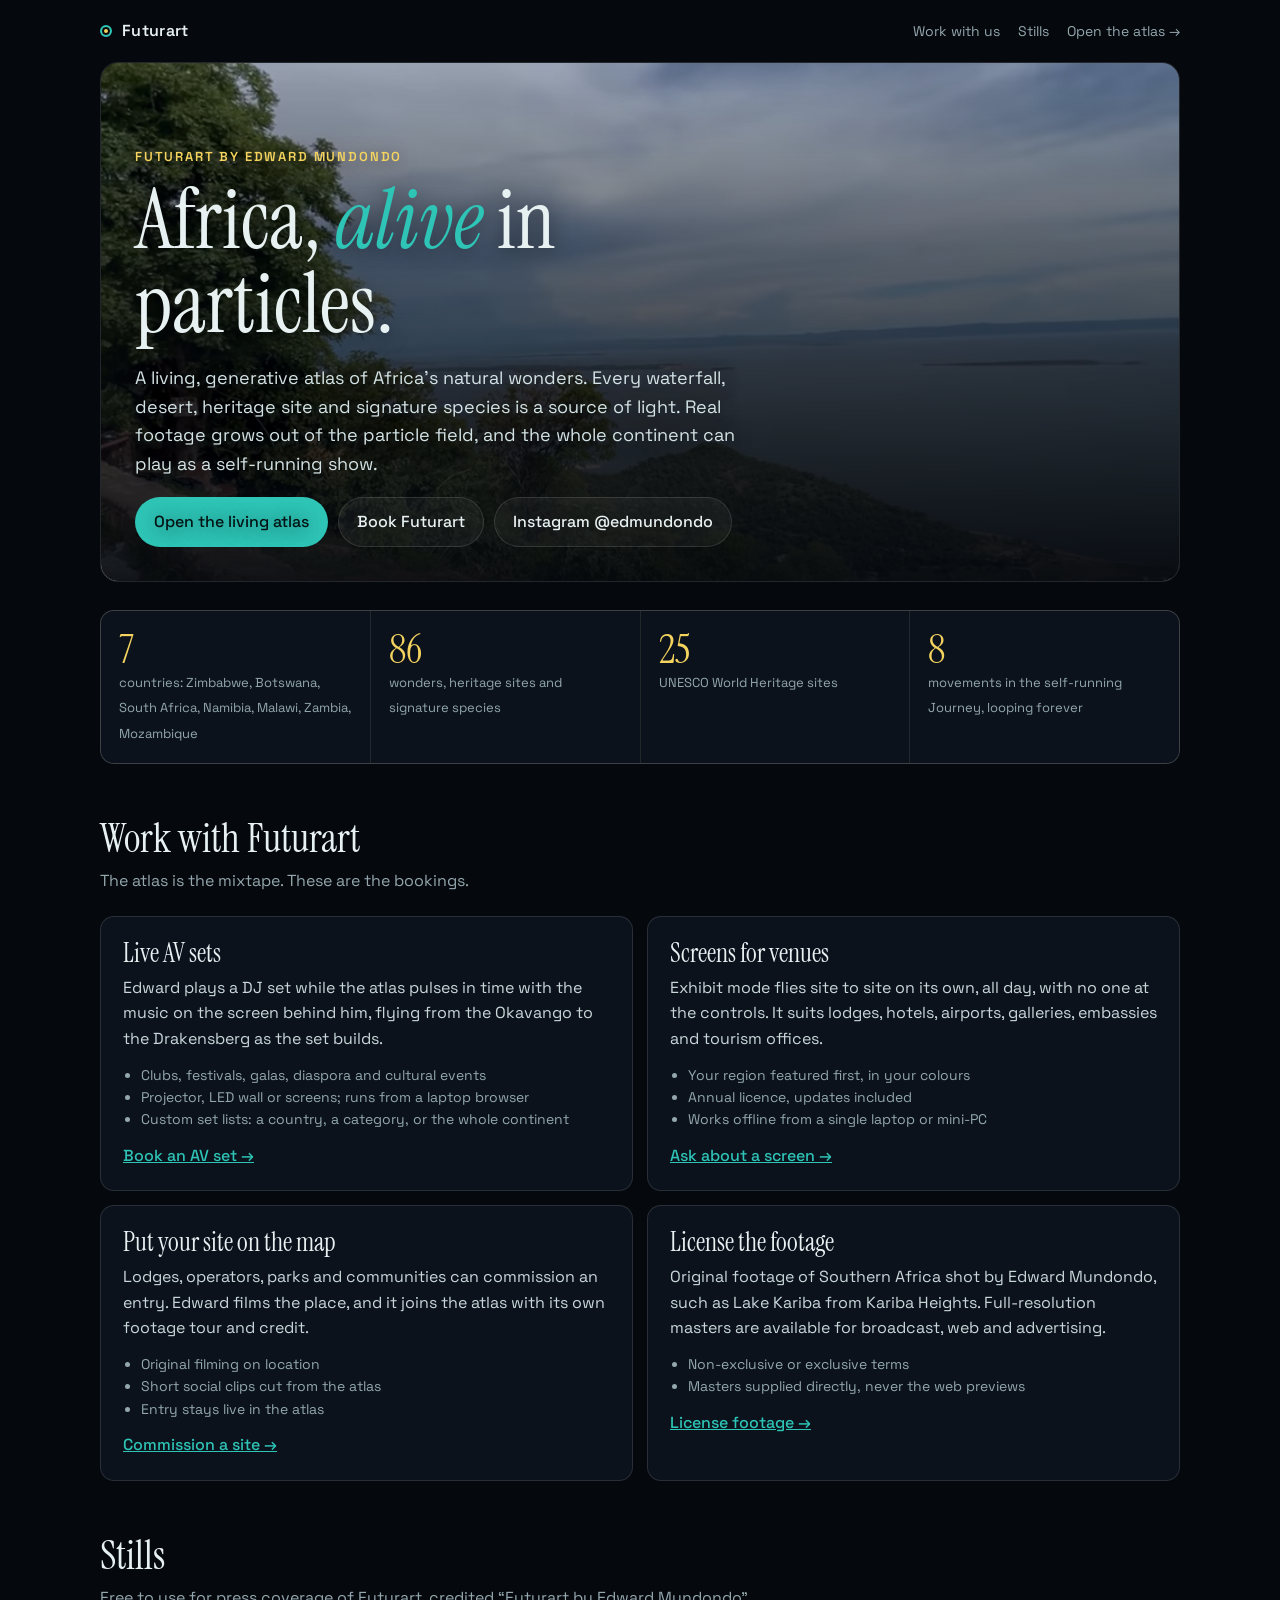
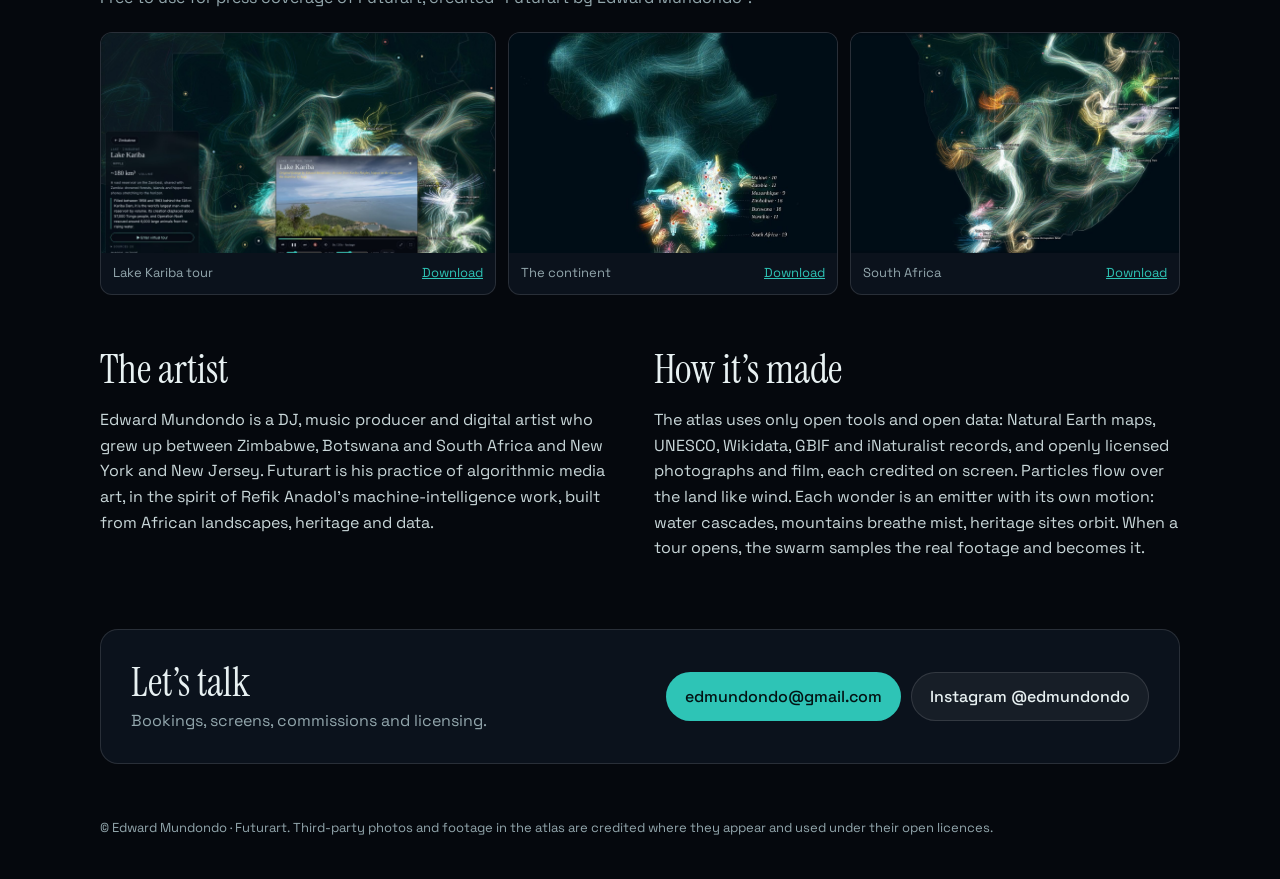
==== press.html @ bda49ea1 "Futurart: clip recorder, press kit, licensing links, continent label fix - Record button exports 9:1" ====
<!doctype html>
<html lang="en">
<head>
  <meta charset="utf-8">
  <meta name="viewport" content="width=device-width, initial-scale=1">
  <title>Futurart Press Kit</title>
  <meta name="description" content="Futurart by Edward Mundondo: a living, generative atlas of Africa's natural wonders. Live AV sets, venue screens, commissioned sites and footage licensing.">
  <meta property="og:title" content="Futurart by Edward Mundondo">
  <meta property="og:description" content="A living, generative atlas of Africa's natural wonders, painted in particles.">
  <meta property="og:image" content="https://edmundondo.github.io/reafronders/media/press/futurart-lake-kariba.jpg">
  <link rel="preconnect" href="https://fonts.googleapis.com">
  <link rel="preconnect" href="https://fonts.gstatic.com" crossorigin>
  <link href="https://fonts.googleapis.com/css2?family=Instrument+Serif:ital@0;1&family=Space+Grotesk:wght@400;500;600&display=swap" rel="stylesheet">
  <link rel="icon" href="data:image/svg+xml,%3Csvg xmlns='http://www.w3.org/2000/svg' viewBox='0 0 32 32'%3E%3Ccircle cx='16' cy='16' r='12' fill='none' stroke='%232ec4b6' stroke-width='3'/%3E%3Ccircle cx='16' cy='16' r='4' fill='%23f4d35e'/%3E%3C/svg%3E">
  <style>
    :root { --bg: #05080d; --panel: #0b121c; --ink: #e8f1f2; --mute: #93a7ad; --line: rgba(255,255,255,.12); --teal: #2EC4B6; --gold: #F4D35E; --serif: "Instrument Serif", Georgia, serif; --sans: "Space Grotesk", system-ui, sans-serif; }
    * { box-sizing: border-box; }
    html { scroll-behavior: smooth; }
    body { margin: 0; background: var(--bg); color: var(--ink); font: 16px/1.6 var(--sans); }
    a { color: var(--teal); }
    .wrap { max-width: 1120px; margin: 0 auto; padding: 0 20px; }
    header.top { display: flex; justify-content: space-between; align-items: center; padding: 18px 0; }
    header.top .mark { font-weight: 600; letter-spacing: .02em; text-decoration: none; color: var(--ink); display: flex; gap: 10px; align-items: center; }
    .dot { width: 12px; height: 12px; border-radius: 50%; border: 2px solid var(--teal); box-shadow: inset 0 0 0 2px var(--bg), inset 0 0 0 6px var(--gold); }
    header.top nav a { margin-left: 18px; color: var(--mute); text-decoration: none; font-size: 14px; }
    header.top nav a:hover { color: var(--ink); }
    .hero { position: relative; border-radius: 18px; overflow: hidden; border: 1px solid var(--line); min-height: 520px; display: grid; align-items: end; }
    .hero video, .hero img { position: absolute; inset: 0; width: 100%; height: 100%; object-fit: cover; }
    .hero::after { content: ""; position: absolute; inset: 0; background: linear-gradient(180deg, rgba(5,8,13,.25), rgba(5,8,13,.55) 35%, rgba(5,8,13,.94)); }
    .hero .copy { text-shadow: 0 2px 18px rgba(0,0,0,.55); }
    .hero .copy { position: relative; z-index: 1; padding: 34px; max-width: 760px; }
    .kick { font-weight: 600; font-size: 13px; letter-spacing: .14em; text-transform: uppercase; color: var(--gold); }
    h1 { font: 400 clamp(44px, 7vw, 84px)/1 var(--serif); margin: 10px 0 14px; }
    h1 em { color: var(--teal); }
    .lede { font-size: 18px; color: #d3e2e4; max-width: 640px; }
    .btns { display: flex; gap: 10px; flex-wrap: wrap; margin-top: 18px; }
    .btn { display: inline-block; padding: 11px 18px; border-radius: 999px; border: 1px solid var(--line); color: var(--ink); text-decoration: none; font-weight: 500; background: rgba(255,255,255,.05); }
    .btn.primary { background: var(--teal); color: #031314; border-color: transparent; }
    .stats { display: grid; grid-template-columns: repeat(4, 1fr); gap: 1px; background: var(--line); border: 1px solid var(--line); border-radius: 14px; overflow: hidden; margin: 28px 0 8px; }
    .stats div { background: var(--panel); padding: 18px; }
    .stats b { display: block; font: 400 40px/1 var(--serif); color: var(--gold); }
    .stats span { color: var(--mute); font-size: 13px; }
    section { padding: 44px 0 8px; }
    h2 { font: 400 40px/1.1 var(--serif); margin: 0 0 8px; }
    .sub { color: var(--mute); margin: 0 0 22px; max-width: 700px; }
    .cards { display: grid; grid-template-columns: repeat(2, 1fr); gap: 14px; }
    .card { background: var(--panel); border: 1px solid var(--line); border-radius: 14px; padding: 22px; }
    .card h3 { margin: 0 0 6px; font: 400 26px/1.15 var(--serif); }
    .card p { margin: 0 0 12px; color: #c9d7d9; }
    .card ul { margin: 0; padding-left: 18px; color: var(--mute); font-size: 14px; }
    .card a.go { display: inline-block; margin-top: 12px; font-weight: 500; }
    .stills { display: grid; grid-template-columns: 1.2fr 1fr 1fr; gap: 12px; }
    .stills figure { margin: 0; background: var(--panel); border: 1px solid var(--line); border-radius: 12px; overflow: hidden; }
    .stills img { width: 100%; height: 220px; object-fit: cover; display: block; }
    .stills figcaption { padding: 10px 12px; font-size: 13px; color: var(--mute); display: flex; justify-content: space-between; gap: 8px; }
    .bio { display: grid; grid-template-columns: 1fr 1fr; gap: 28px; }
    .bio p { color: #c9d7d9; }
    .contact { background: var(--panel); border: 1px solid var(--line); border-radius: 18px; padding: 30px; display: flex; justify-content: space-between; align-items: center; gap: 20px; flex-wrap: wrap; margin: 44px 0; }
    .contact h2 { margin: 0; }
    footer { color: var(--mute); font-size: 13px; padding: 10px 0 40px; }
    @media (max-width: 760px) {
      .stats { grid-template-columns: repeat(2, 1fr); }
      .cards, .bio, .stills { grid-template-columns: 1fr; }
      .hero { min-height: 460px; } .hero .copy { padding: 22px; }
      header.top nav a:not(:last-child) { display: none; }
    }
  </style>
</head>
<body>
  <div class="wrap">
    <header class="top">
      <a class="mark" href="./"><span class="dot"></span>Futurart</a>
      <nav><a href="#offers">Work with us</a><a href="#stills">Stills</a><a href="./">Open the atlas →</a></nav>
    </header>

    <div class="hero">
      <video autoplay muted loop playsinline poster="media/kariba-ed-mundondo-poster.jpg">
        <source src="media/kariba-ed-mundondo.webm" type="video/webm">
        <source src="media/kariba-ed-mundondo.mp4" type="video/mp4">
      </video>
      <div class="copy">
        <div class="kick">Futurart by Edward Mundondo</div>
        <h1>Africa, <em>alive</em> in particles.</h1>
        <p class="lede">A living, generative atlas of Africa’s natural wonders. Every waterfall, desert, heritage site and signature species is a source of light. Real footage grows out of the particle field, and the whole continent can play as a self-running show.</p>
        <div class="btns">
          <a class="btn primary" href="./">Open the living atlas</a>
          <a class="btn" href="mailto:edmundondo@gmail.com?subject=Futurart%20booking">Book Futurart</a>
          <a class="btn" href="https://www.instagram.com/edmundondo/" rel="noopener">Instagram @edmundondo</a>
        </div>
      </div>
    </div>

    <div class="stats">
      <div><b>7</b><span>countries: Zimbabwe, Botswana, South Africa, Namibia, Malawi, Zambia, Mozambique</span></div>
      <div><b>86</b><span>wonders, heritage sites and signature species</span></div>
      <div><b>25</b><span>UNESCO World Heritage sites</span></div>
      <div><b>8</b><span>movements in the self-running Journey, looping forever</span></div>
    </div>

    <section id="offers">
      <h2>Work with Futurart</h2>
      <p class="sub">The atlas is the mixtape. These are the bookings.</p>
      <div class="cards">
        <div class="card">
          <h3>Live AV sets</h3>
          <p>Edward plays a DJ set while the atlas pulses in time with the music on the screen behind him, flying from the Okavango to the Drakensberg as the set builds.</p>
          <ul><li>Clubs, festivals, galas, diaspora and cultural events</li><li>Projector, LED wall or screens; runs from a laptop browser</li><li>Custom set lists: a country, a category, or the whole continent</li></ul>
          <a class="go" href="mailto:edmundondo@gmail.com?subject=Futurart%20AV%20set%20booking">Book an AV set →</a>
        </div>
        <div class="card">
          <h3>Screens for venues</h3>
          <p>Exhibit mode flies site to site on its own, all day, with no one at the controls. It suits lodges, hotels, airports, galleries, embassies and tourism offices.</p>
          <ul><li>Your region featured first, in your colours</li><li>Annual licence, updates included</li><li>Works offline from a single laptop or mini-PC</li></ul>
          <a class="go" href="mailto:edmundondo@gmail.com?subject=Futurart%20venue%20screen">Ask about a screen →</a>
        </div>
        <div class="card">
          <h3>Put your site on the map</h3>
          <p>Lodges, operators, parks and communities can commission an entry. Edward films the place, and it joins the atlas with its own footage tour and credit.</p>
          <ul><li>Original filming on location</li><li>Short social clips cut from the atlas</li><li>Entry stays live in the atlas</li></ul>
          <a class="go" href="mailto:edmundondo@gmail.com?subject=Futurart%20commissioned%20site">Commission a site →</a>
        </div>
        <div class="card">
          <h3>License the footage</h3>
          <p>Original footage of Southern Africa shot by Edward Mundondo, such as Lake Kariba from Kariba Heights. Full-resolution masters are available for broadcast, web and advertising.</p>
          <ul><li>Non-exclusive or exclusive terms</li><li>Masters supplied directly, never the web previews</li></ul>
          <a class="go" href="mailto:edmundondo@gmail.com?subject=Footage%20licence">License footage →</a>
        </div>
      </div>
    </section>

    <section id="stills">
      <h2>Stills</h2>
      <p class="sub">Free to use for press coverage of Futurart, credited “Futurart by Edward Mundondo”.</p>
      <div class="stills">
        <figure><img src="media/press/futurart-lake-kariba.jpg" alt="The atlas over Zimbabwe with Edward Mundondo's Lake Kariba footage playing in the floating player"><figcaption>Lake Kariba tour <a href="media/press/futurart-lake-kariba.jpg" download>Download</a></figcaption></figure>
        <figure><img src="media/press/futurart-africa.jpg" alt="The whole continent of Africa drawn in flowing particles with seven Southern African countries lit"><figcaption>The continent <a href="media/press/futurart-africa.jpg" download>Download</a></figcaption></figure>
        <figure><img src="media/press/futurart-south-africa.jpg" alt="South Africa's wonders as glowing particle emitters"><figcaption>South Africa <a href="media/press/futurart-south-africa.jpg" download>Download</a></figcaption></figure>
      </div>
    </section>

    <section>
      <div class="bio">
        <div>
          <h2>The artist</h2>
          <p>Edward Mundondo is a DJ, music producer and digital artist who grew up between Zimbabwe, Botswana and South Africa and New York and New Jersey. Futurart is his practice of algorithmic media art, in the spirit of Refik Anadol’s machine-intelligence work, built from African landscapes, heritage and data.</p>
        </div>
        <div>
          <h2>How it’s made</h2>
          <p>The atlas uses only open tools and open data: Natural Earth maps, UNESCO, Wikidata, GBIF and iNaturalist records, and openly licensed photographs and film, each credited on screen. Particles flow over the land like wind. Each wonder is an emitter with its own motion: water cascades, mountains breathe mist, heritage sites orbit. When a tour opens, the swarm samples the real footage and becomes it.</p>
        </div>
      </div>
    </section>

    <div class="contact">
      <div><h2>Let’s talk</h2><p class="sub" style="margin:4px 0 0">Bookings, screens, commissions and licensing.</p></div>
      <div class="btns" style="margin:0">
        <a class="btn primary" href="mailto:edmundondo@gmail.com?subject=Futurart">edmundondo@gmail.com</a>
        <a class="btn" href="https://www.instagram.com/edmundondo/" rel="noopener">Instagram @edmundondo</a>
      </div>
    </div>

    <footer>© Edward Mundondo · Futurart. Third-party photos and footage in the atlas are credited where they appear and used under their open licences.</footer>
  </div>
</body>
</html>
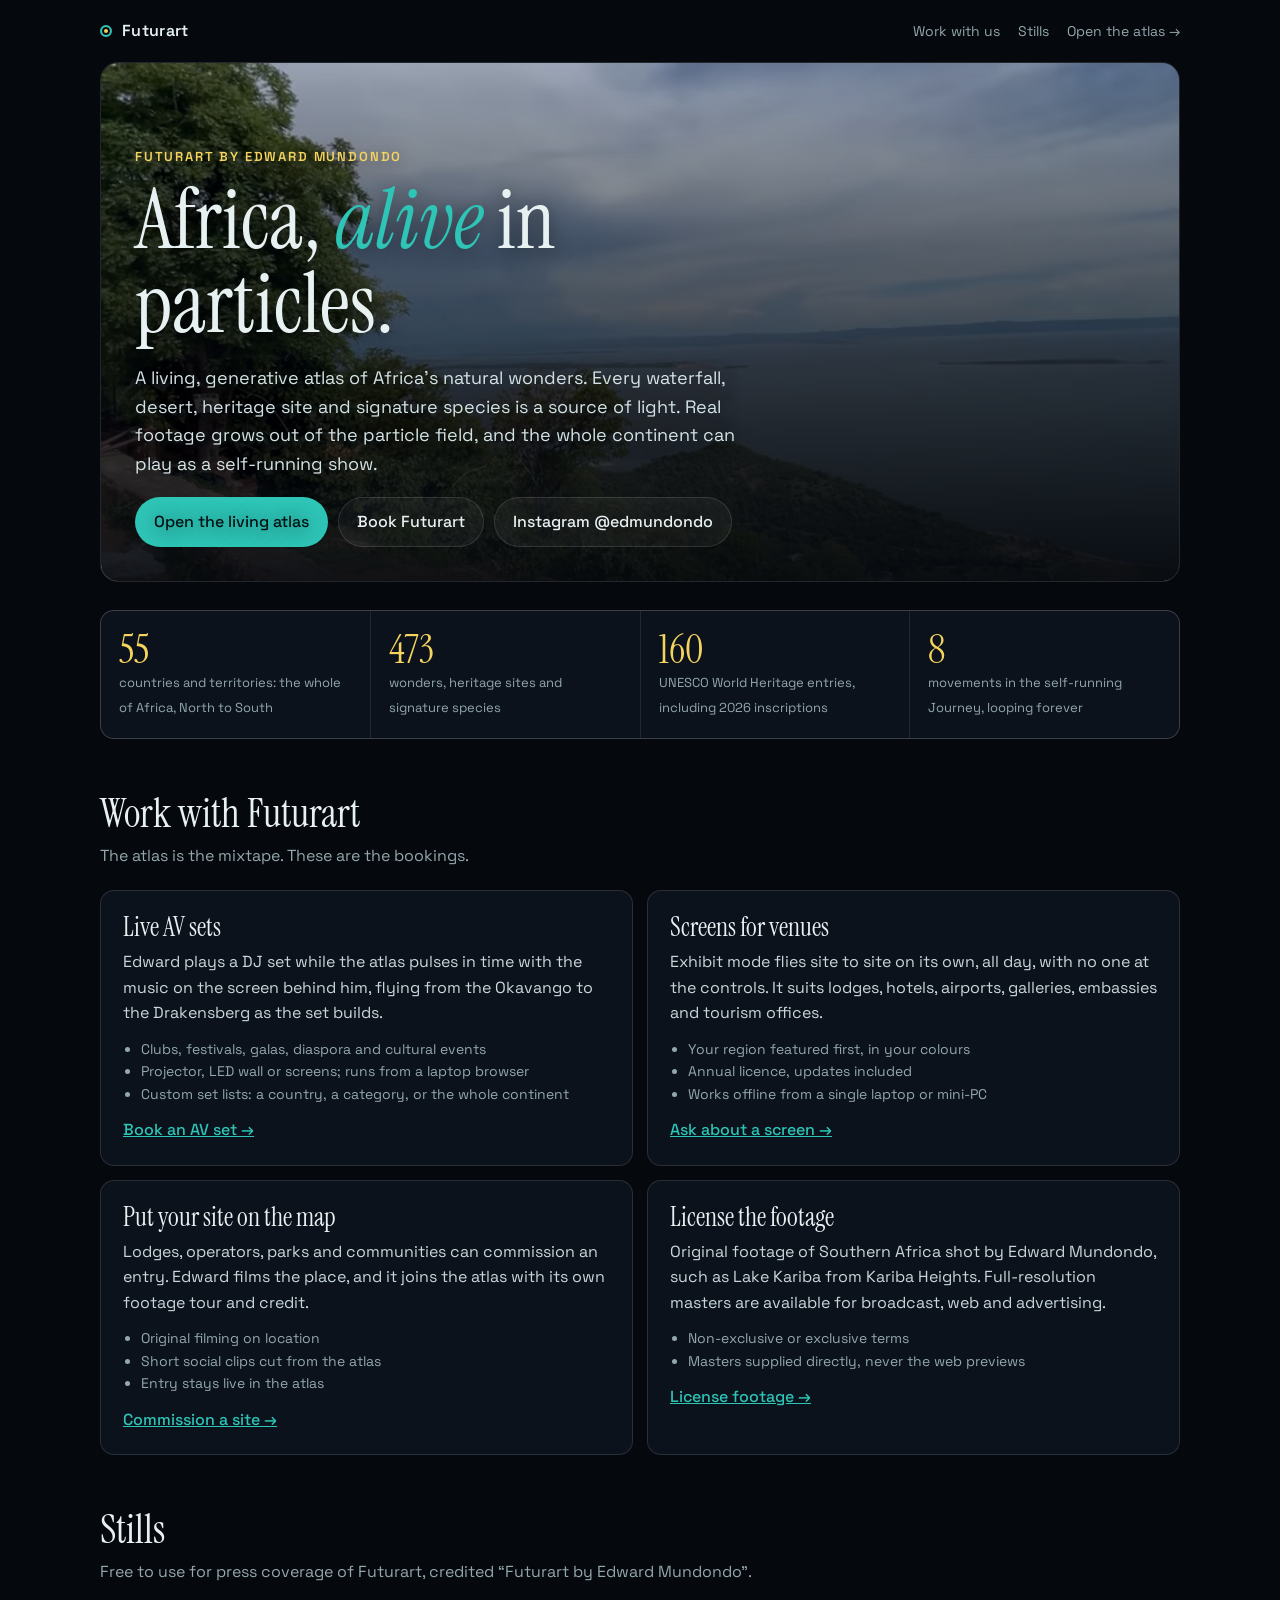
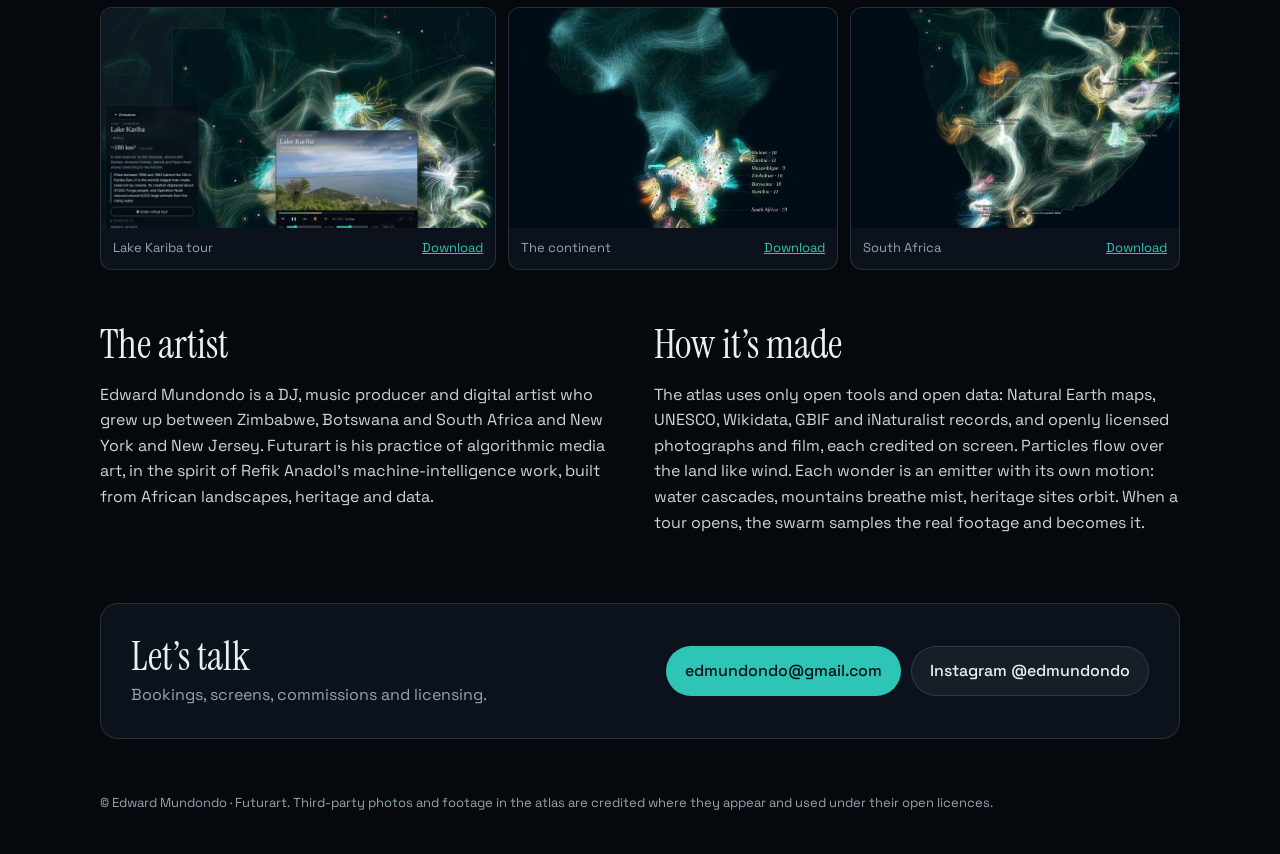
==== commit 04e15906: "East and Southern Africa: the atlas now covers all 55 countries and territories Adds Burundi, Comoro" ====
--- a/press.html
+++ b/press.html
@@ -91,9 +91,9 @@
     </div>
 
     <div class="stats">
-      <div><b>7</b><span>countries: Zimbabwe, Botswana, South Africa, Namibia, Malawi, Zambia, Mozambique</span></div>
-      <div><b>86</b><span>wonders, heritage sites and signature species</span></div>
-      <div><b>25</b><span>UNESCO World Heritage sites</span></div>
+      <div><b>55</b><span>countries and territories: the whole of Africa, North to South</span></div>
+      <div><b>473</b><span>wonders, heritage sites and signature species</span></div>
+      <div><b>160</b><span>UNESCO World Heritage entries, including 2026 inscriptions</span></div>
       <div><b>8</b><span>movements in the self-running Journey, looping forever</span></div>
     </div>
 
@@ -133,7 +133,7 @@
       <p class="sub">Free to use for press coverage of Futurart, credited “Futurart by Edward Mundondo”.</p>
       <div class="stills">
         <figure><img src="media/press/futurart-lake-kariba.jpg" alt="The atlas over Zimbabwe with Edward Mundondo's Lake Kariba footage playing in the floating player"><figcaption>Lake Kariba tour <a href="media/press/futurart-lake-kariba.jpg" download>Download</a></figcaption></figure>
-        <figure><img src="media/press/futurart-africa.jpg" alt="The whole continent of Africa drawn in flowing particles with seven Southern African countries lit"><figcaption>The continent <a href="media/press/futurart-africa.jpg" download>Download</a></figcaption></figure>
+        <figure><img src="media/press/futurart-africa.jpg" alt="The whole continent of Africa drawn in flowing particles"><figcaption>The continent <a href="media/press/futurart-africa.jpg" download>Download</a></figcaption></figure>
         <figure><img src="media/press/futurart-south-africa.jpg" alt="South Africa's wonders as glowing particle emitters"><figcaption>South Africa <a href="media/press/futurart-south-africa.jpg" download>Download</a></figcaption></figure>
       </div>
     </section>
